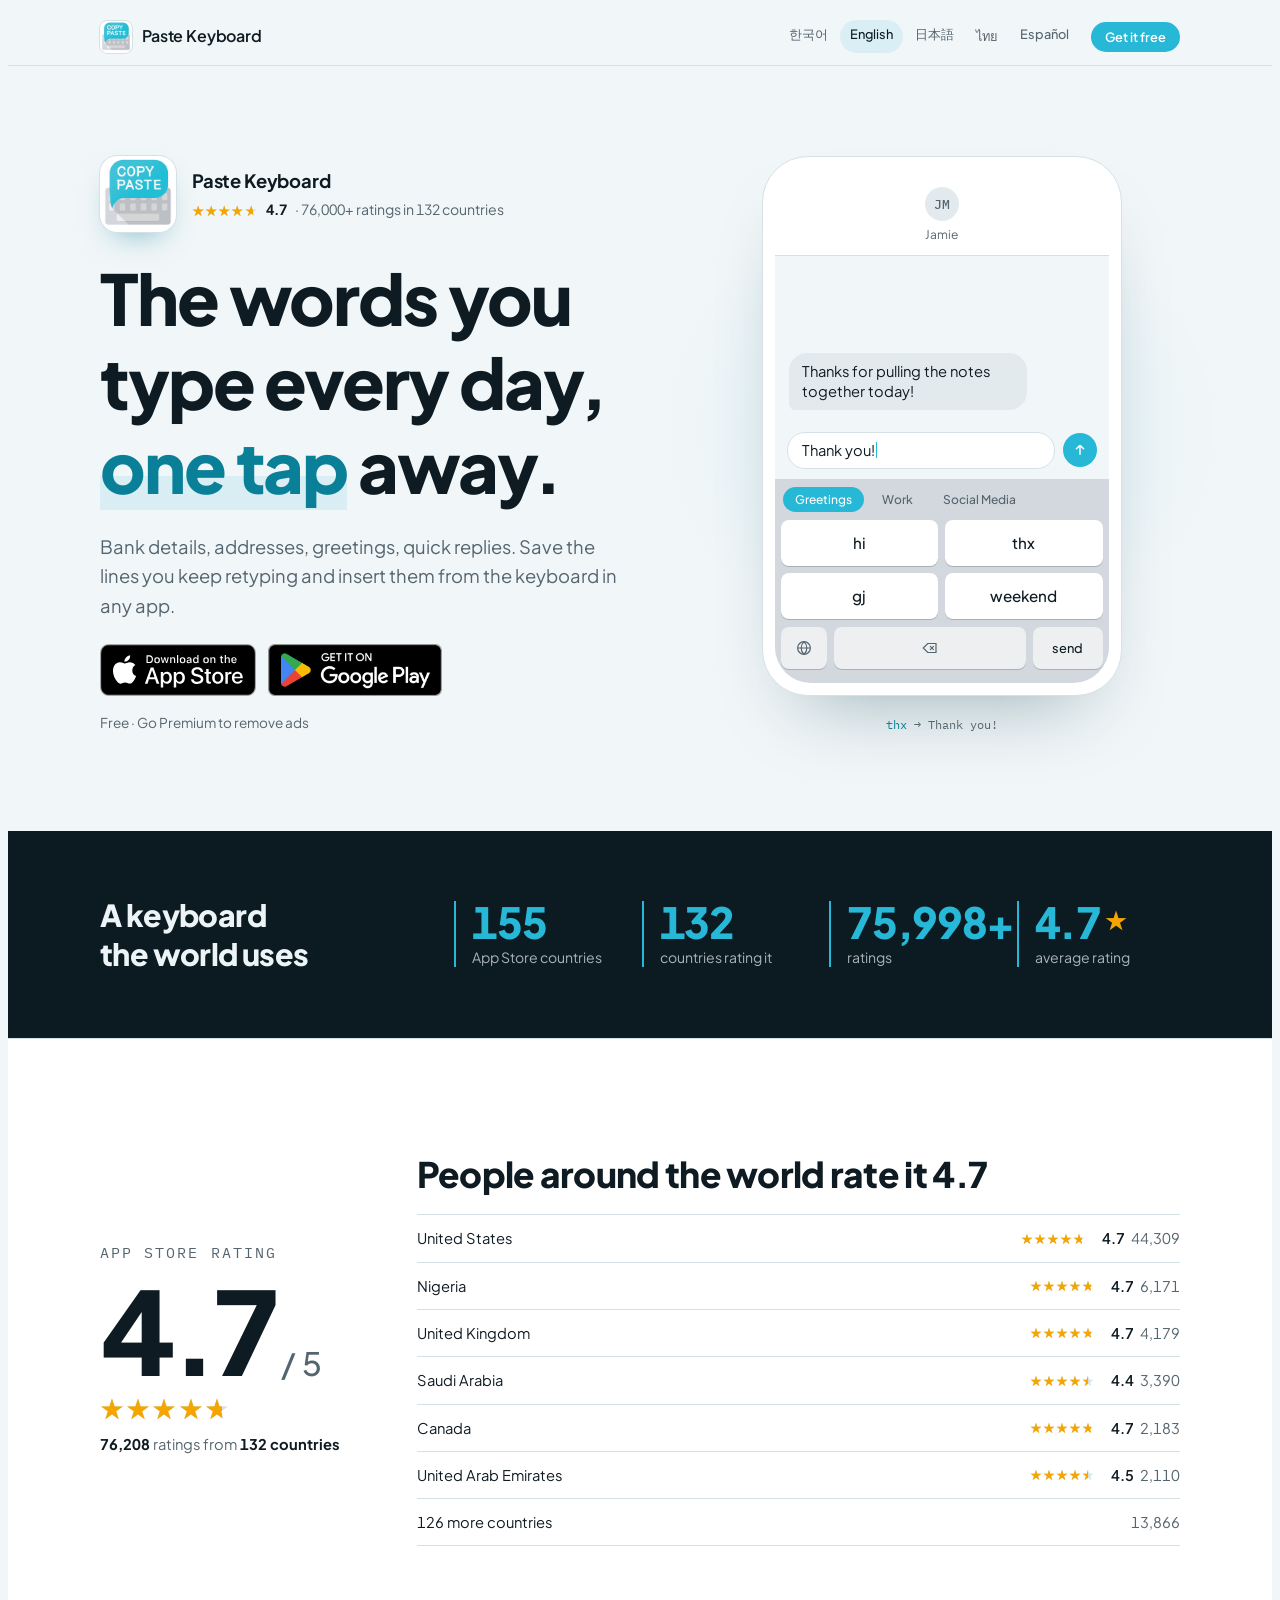
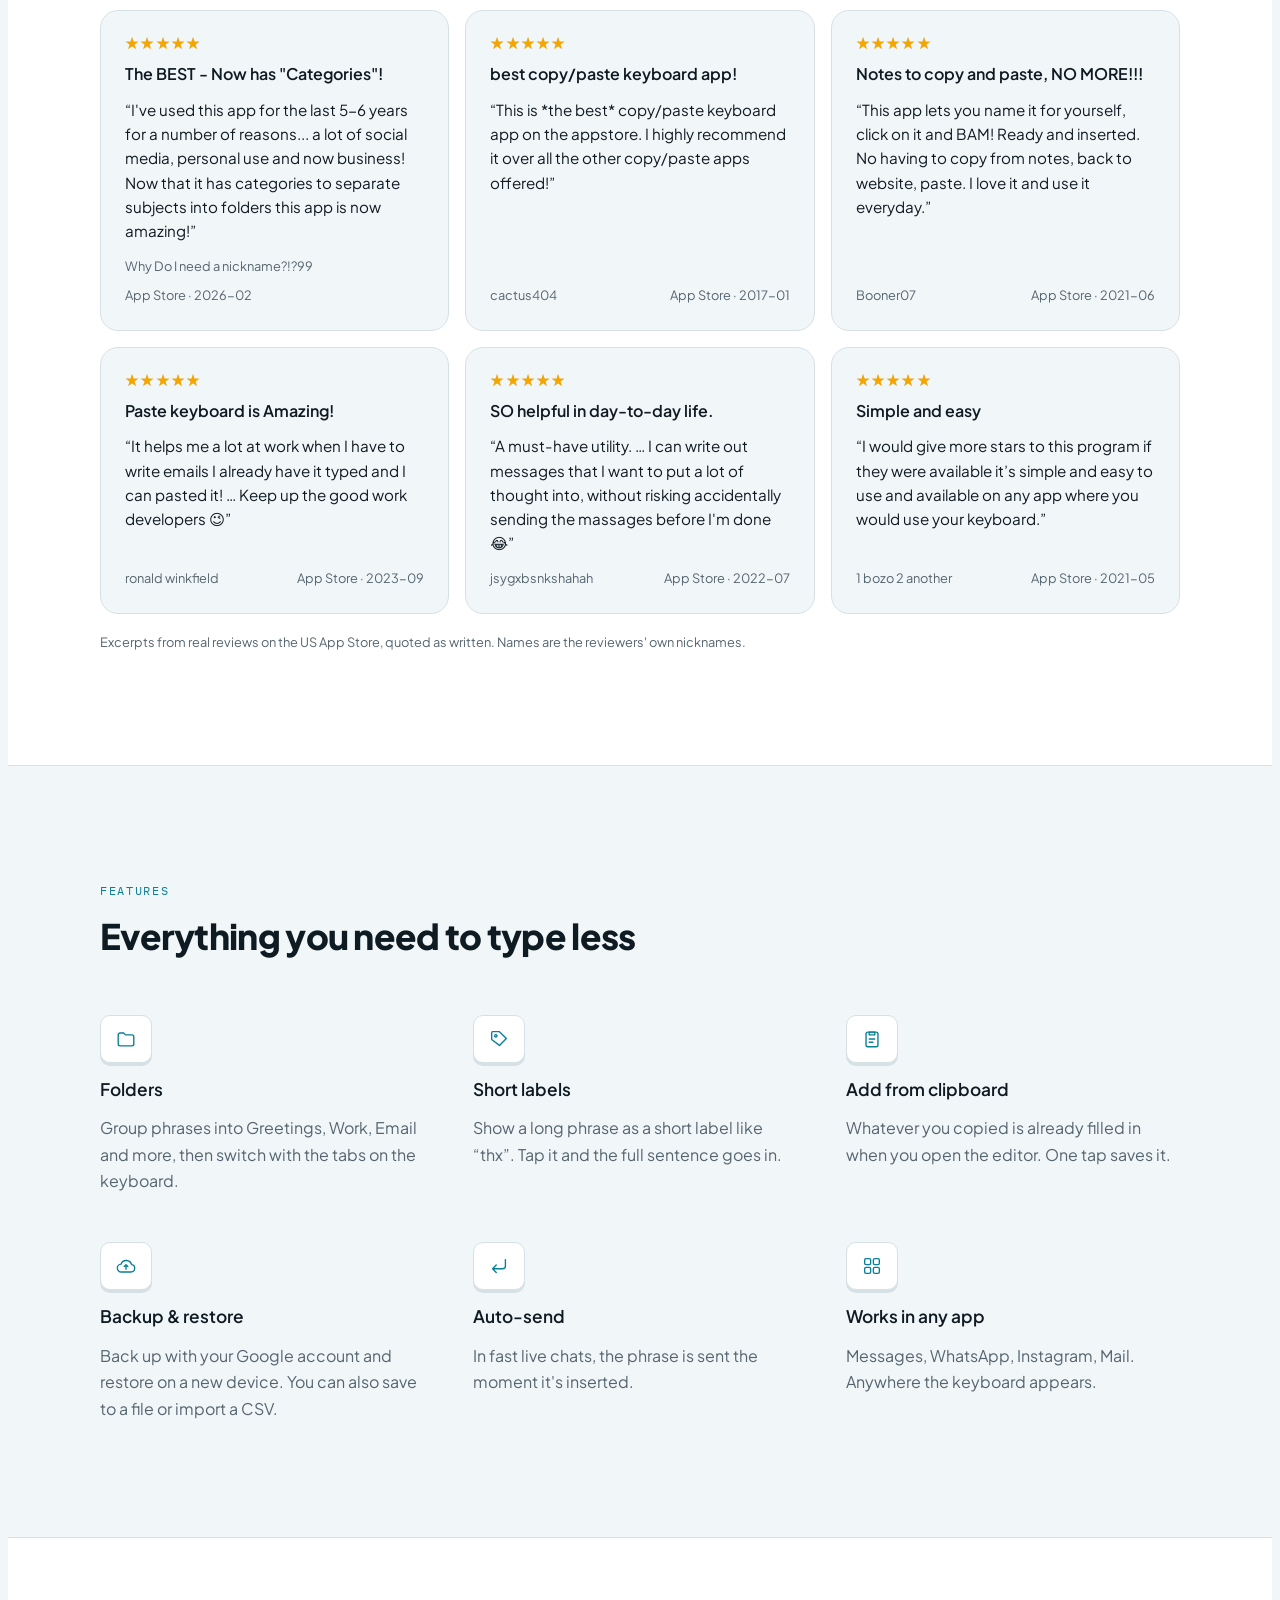
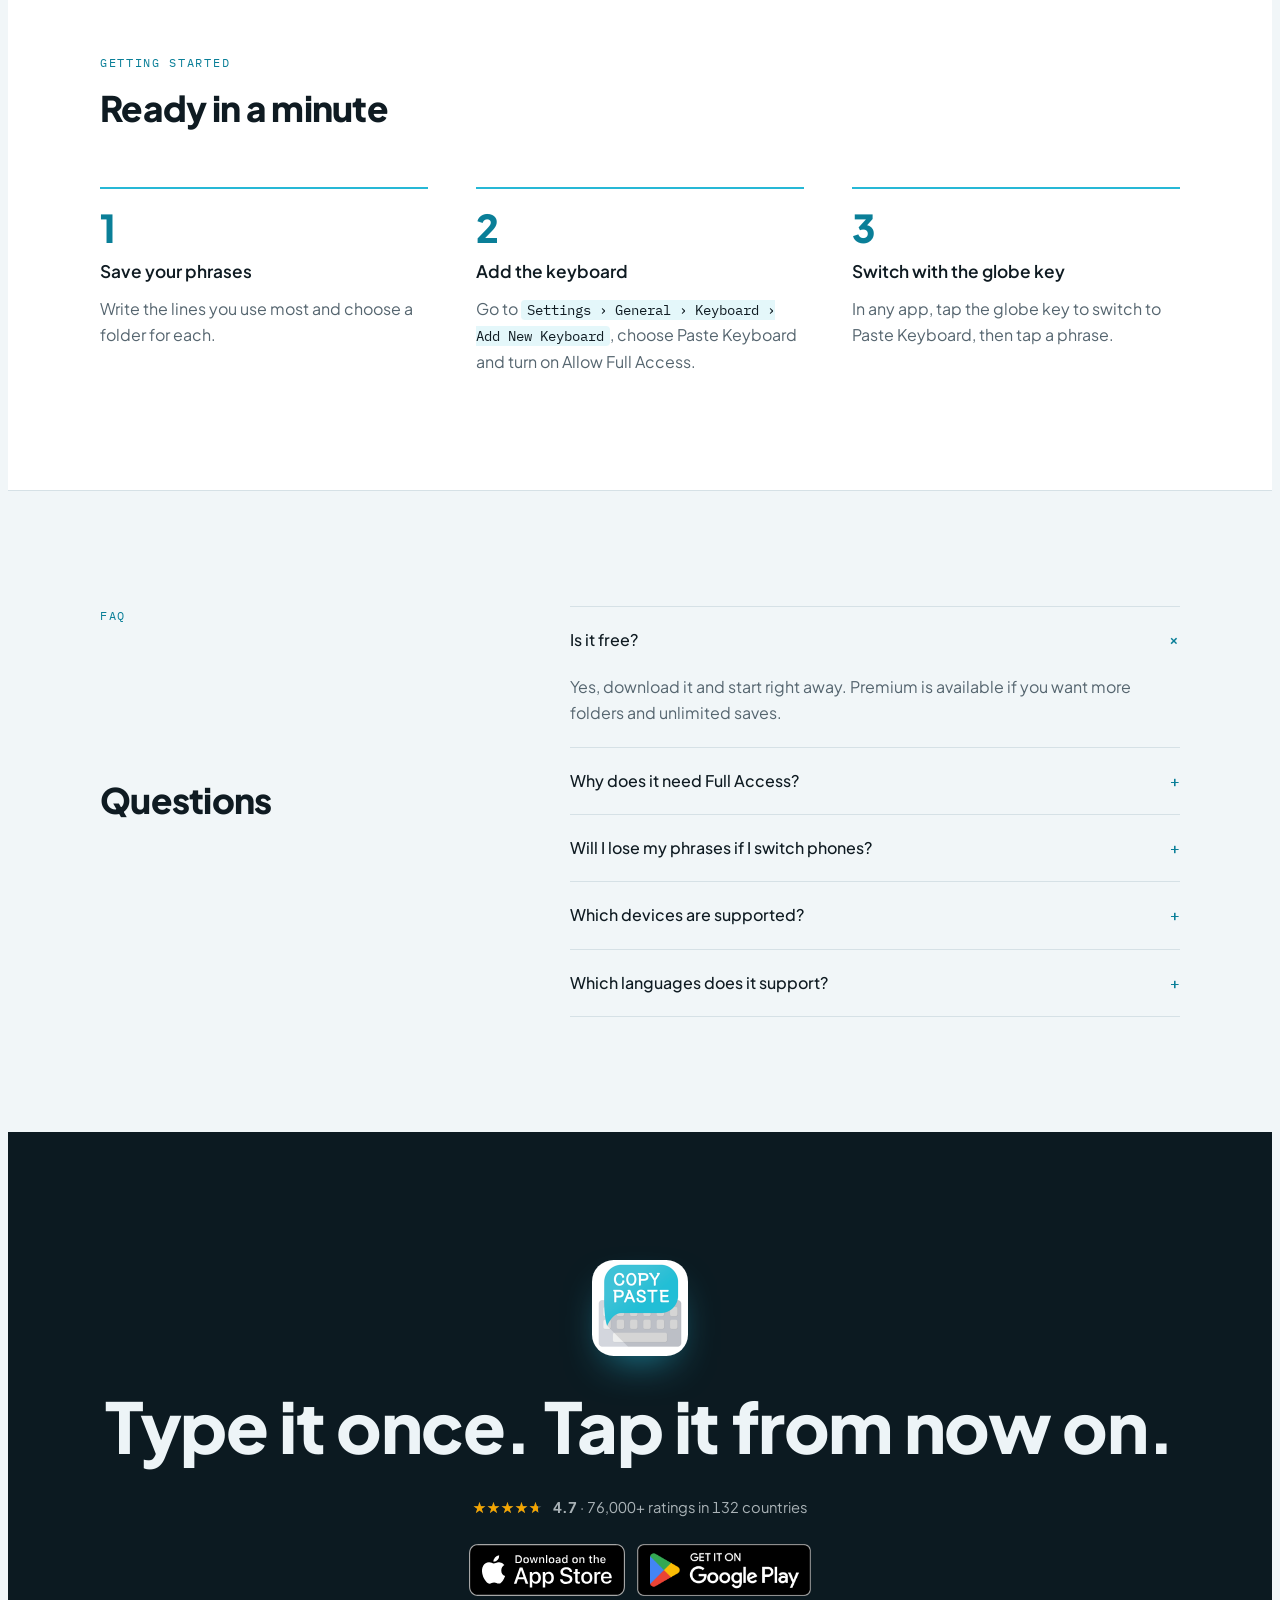
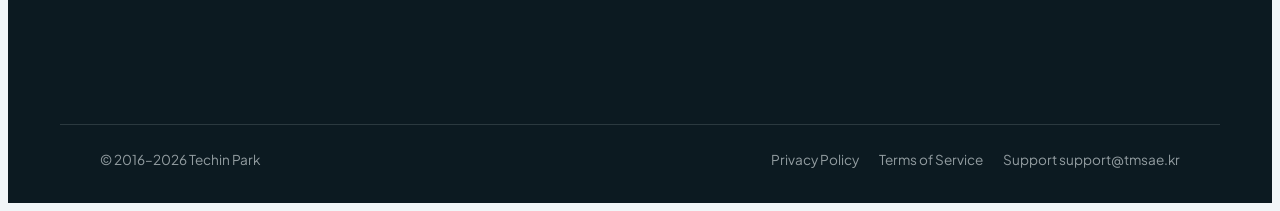
==== en/index.html @ 15d643f8 "website: pastekeyboard-swift@21908cc 빌드 반영" ====
<!doctype html>
<html lang="en">
<head>
<meta charset="utf-8">
<meta name="viewport" content="width=device-width, initial-scale=1, viewport-fit=cover">
<title>Paste Keyboard | Insert saved phrases with one tap (iPhone &amp; Android)</title>
<meta name="description" content="Save the phrases you type every day and insert them from the keyboard in any app. Rated 4.7 from 76,000+ App Store ratings across 132 countries. Free.">
<link rel="canonical" href="https://pastekeyboard.com/en/">
<link rel="alternate" hreflang="ko" href="https://pastekeyboard.com/ko/">
<link rel="alternate" hreflang="en" href="https://pastekeyboard.com/en/">
<link rel="alternate" hreflang="ja" href="https://pastekeyboard.com/ja/">
<link rel="alternate" hreflang="th" href="https://pastekeyboard.com/th/">
<link rel="alternate" hreflang="es" href="https://pastekeyboard.com/es/">
<link rel="alternate" hreflang="x-default" href="https://pastekeyboard.com/">
<meta name="theme-color" content="#F1F6F8" media="(prefers-color-scheme: light)">
<meta name="theme-color" content="#091217" media="(prefers-color-scheme: dark)">
<meta name="apple-itunes-app" content="app-id=1066723174">
<link rel="icon" type="image/png" sizes="32x32" href="/assets/favicon-32.png">
<link rel="apple-touch-icon" href="/assets/apple-touch-icon.png">
<meta property="og:type" content="website">
<meta property="og:site_name" content="Paste Keyboard">
<meta property="og:title" content="Paste Keyboard | Insert saved phrases with one tap (iPhone &amp; Android)">
<meta property="og:description" content="Save the phrases you type every day and insert them from the keyboard in any app. Rated 4.7 from 76,000+ App Store ratings across 132 countries. Free.">
<meta property="og:url" content="https://pastekeyboard.com/en/">
<meta property="og:image" content="https://pastekeyboard.com/og/og-en.png">
<meta property="og:image:type" content="image/png">
<meta property="og:image:width" content="1200">
<meta property="og:image:height" content="630">
<meta property="og:image:alt" content="Paste Keyboard · The words you type every day, one tap away.">
<meta property="og:locale" content="en_US">
<meta property="og:locale:alternate" content="ko_KR">
<meta property="og:locale:alternate" content="ja_JP">
<meta property="og:locale:alternate" content="th_TH">
<meta property="og:locale:alternate" content="es_ES">
<meta name="twitter:card" content="summary_large_image">
<meta name="twitter:title" content="Paste Keyboard | Insert saved phrases with one tap (iPhone &amp; Android)">
<meta name="twitter:description" content="Save the phrases you type every day and insert them from the keyboard in any app. Rated 4.7 from 76,000+ App Store ratings across 132 countries. Free.">
<meta name="twitter:image" content="https://pastekeyboard.com/og/og-en.png">
<link rel="preconnect" href="https://fonts.googleapis.com">
<link rel="preconnect" href="https://fonts.gstatic.com" crossorigin>
<link rel="stylesheet" href="https://fonts.googleapis.com/css2?family=IBM+Plex+Mono:wght@500&family=Plus+Jakarta+Sans:wght@400;500;600;700;800&display=swap">
<link rel="stylesheet" href="/assets/site.css">
<script type="application/ld+json">{"@context":"https://schema.org","@type":"MobileApplication","name":"Paste Keyboard","alternateName":["복붙키보드","コピペキーボード","Teclado de Pegar"],"description":"Save the phrases you type every day and insert them from the keyboard in any app. Rated 4.7 from 76,000+ App Store ratings across 132 countries. Free.","url":"https://pastekeyboard.com/en/","image":"https://pastekeyboard.com/assets/icon-512.png","operatingSystem":"iOS 15.0+, Android","applicationCategory":"UtilitiesApplication","inLanguage":"en","offers":{"@type":"Offer","price":"0","priceCurrency":"USD"},"aggregateRating":{"@type":"AggregateRating","ratingValue":"4.7","ratingCount":"76208","bestRating":"5"},"installUrl":"https://apps.apple.com/us/app/id1066723174","sameAs":["https://apps.apple.com/app/id1066723174","https://play.google.com/store/apps/details?id=com.tmsaeapp.copypastekeyboard&hl=en"],"author":{"@type":"Person","name":"Techin Park"}}</script>
<script type="application/ld+json">{"@context":"https://schema.org","@type":"FAQPage","mainEntity":[{"@type":"Question","name":"Is it free?","acceptedAnswer":{"@type":"Answer","text":"Yes, download it and start right away. Premium is available if you want more folders and unlimited saves."}},{"@type":"Question","name":"Why does it need Full Access?","acceptedAnswer":{"@type":"Answer","text":"Full Access lets the keyboard load the phrases you saved in the app and paste them. Paste Keyboard has no letter keys, so it never receives what you type in other apps."}},{"@type":"Question","name":"Will I lose my phrases if I switch phones?","acceptedAnswer":{"@type":"Answer","text":"Back up with your Google account and sign in on the new device to restore them. You can also move them with a file."}},{"@type":"Question","name":"Which devices are supported?","acceptedAnswer":{"@type":"Answer","text":"iPhone and iPad with iOS 15.0 or later on the App Store, and Android phones on Google Play."}},{"@type":"Question","name":"Which languages does it support?","acceptedAnswer":{"@type":"Answer","text":"English, Korean, Japanese, Thai and Spanish."}}]}</script>
</head>
<body>
<header class="top">
  <div class="wrap">
    <a class="mark" href="/en/"><span class="appicon" aria-hidden="true"></span><span>Paste Keyboard</span></a>
    <div class="top-right">
      <nav class="langs" aria-label="Language"><a href="/ko/" hreflang="ko" lang="ko">한국어</a><a href="/en/" hreflang="en" lang="en" aria-current="page">English</a><a href="/ja/" hreflang="ja" lang="ja">日本語</a><a href="/th/" hreflang="th" lang="th">ไทย</a><a href="/es/" hreflang="es" lang="es">Español</a></nav>
      <a class="mini-cta" data-best href="https://apps.apple.com/us/app/id1066723174">Get it free</a>
    </div>
  </div>
</header>

<main id="top">
  <section class="hero">
    <div class="wrap">
      <div class="hero-copy">
        <div class="app-id">
          <img class="appicon" src="/assets/icon-192.png" alt="Paste Keyboard app icon" width="76" height="76">
          <div>
            <strong>Paste Keyboard</strong>
            <span class="rating-line"><span class="stars" style="--fill:93%" aria-hidden="true"></span><b>4.7</b><span>· 76,000+ ratings in 132 countries</span></span>
          </div>
        </div>
        <h1>The words you type every day,<br><em>one tap</em> away.</h1>
        <p class="lede">Bank details, addresses, greetings, quick replies. Save the lines you keep retyping and insert them from the keyboard in any app.</p>
        <div class="stores">
          <a class="badge badge-ios" href="https://apps.apple.com/us/app/id1066723174" rel="noopener"><img src="/assets/badges/app-store.svg" alt="Download on the App Store" width="156" height="52"></a>
          <a class="badge badge-play" href="https://play.google.com/store/apps/details?id=com.tmsaeapp.copypastekeyboard&hl=en" rel="noopener"><img src="/assets/badges/google-play-en.png" alt="Get it on Google Play" width="175" height="52"></a>
        </div>
        <p class="free">Free · Go Premium to remove ads</p>
      </div>

      <div class="stage">
        <div class="phone" aria-label="Keyboard demo">
          <div class="screen">
            <div class="chat-head"><span class="avatar" aria-hidden="true">JM</span><span class="chat-name">Jamie</span></div>
            <div class="thread" id="thread"><div class="bubble in">Thanks for pulling the notes together today!</div></div>
            <div class="composer">
              <div class="field" id="field" aria-live="polite" data-placeholder="Message"></div>
              <button class="send" type="button" id="send" aria-label="Send"><svg viewBox="0 0 24 24"><path d="M12 19V5m0 0-6 6m6-6 6 6"/></svg></button>
            </div>
            <div class="kb">
              <div class="tabs" id="tabs" role="group"></div>
              <div class="keys" id="keys"></div>
              <div class="fnrow">
                <button class="fn" type="button" id="globe" aria-label="Next keyboard"><svg viewBox="0 0 24 24"><circle cx="12" cy="12" r="8.5"/><path d="M3.5 12h17M12 3.5c2.6 2.4 3.8 5.2 3.8 8.5s-1.2 6.1-3.8 8.5c-2.6-2.4-3.8-5.2-3.8-8.5S9.4 5.9 12 3.5"/></svg></button>
                <button class="fn" type="button" id="del" aria-label="Delete"><svg viewBox="0 0 24 24"><path d="M9 6h11v12H9l-6-6z"/><path d="m12 9.5 5 5m0-5-5 5"/></svg></button>
                <button class="fn ret" type="button" id="ret">send</button>
              </div>
            </div>
          </div>
        </div>
        <p class="note" id="note">Tap a key</p>
      </div>
    </div>
  </section>

  <section class="globe" aria-labelledby="g-title">
    <div class="wrap">
      <h2 id="g-title">A keyboard the world uses</h2>
      <dl class="gstats"><div><dt>App Store countries</dt><dd>155</dd></div><div><dt>countries rating it</dt><dd>132</dd></div><div><dt>ratings</dt><dd>76,000+</dd></div><div><dt>average rating</dt><dd>4.7</dd></div></dl>
    </div>
  </section>

  <section class="proofsec" id="reviews">
    <div class="wrap">
      <div class="score">
        <div class="big-score">
          <p class="eyebrow">App Store rating</p>
          <div class="num">4.7<small>/ 5</small></div>
          <span class="stars" style="--fill:93%" aria-hidden="true"></span>
          <p><b>76,208</b> ratings from <b>132 countries</b></p>
        </div>
        <div class="score-side">
          <h2>People around the world rate it 4.7</h2>
          <ul class="markets">
          <li><span>United States</span><span class="stars" style="--fill:94.0%" aria-hidden="true"></span><span class="val"><b>4.7</b>44,309</span></li>
          <li><span>Nigeria</span><span class="stars" style="--fill:93.2%" aria-hidden="true"></span><span class="val"><b>4.7</b>6,171</span></li>
          <li><span>United Kingdom</span><span class="stars" style="--fill:93.8%" aria-hidden="true"></span><span class="val"><b>4.7</b>4,179</span></li>
          <li><span>Saudi Arabia</span><span class="stars" style="--fill:88.6%" aria-hidden="true"></span><span class="val"><b>4.4</b>3,390</span></li>
          <li><span>Canada</span><span class="stars" style="--fill:93.2%" aria-hidden="true"></span><span class="val"><b>4.7</b>2,183</span></li>
          <li><span>United Arab Emirates</span><span class="stars" style="--fill:89.2%" aria-hidden="true"></span><span class="val"><b>4.5</b>2,110</span></li>
          <li><span>126 more countries</span><span></span><span class="val">13,866</span></li>
          </ul>
        </div>
      </div>
      <div class="reviews">
        <figure class="review">
          <span class="stars" role="img" aria-label="5/5"></span>
          <h3 lang="en">The BEST - Now has &quot;Categories&quot;!</h3>
          <blockquote lang="en">“I've used this app for the last 5-6 years for a number of reasons... a lot of social media, personal use and now business! Now that it has categories to separate subjects into folders this app is now amazing!”</blockquote>
          <figcaption><span>Why Do I need a nickname?!?99</span><span>App Store · 2026-02</span></figcaption>
        </figure>
        <figure class="review">
          <span class="stars" role="img" aria-label="5/5"></span>
          <h3 lang="en">best copy/paste keyboard app!</h3>
          <blockquote lang="en">“This is *the best* copy/paste keyboard app on the appstore. I highly recommend it over all the other copy/paste apps offered!”</blockquote>
          <figcaption><span>cactus404</span><span>App Store · 2017-01</span></figcaption>
        </figure>
        <figure class="review">
          <span class="stars" role="img" aria-label="5/5"></span>
          <h3 lang="en">Notes to copy and paste, NO MORE!!!</h3>
          <blockquote lang="en">“This app lets you name it for yourself, click on it and BAM! Ready and inserted. No having to copy from notes, back to website, paste. I love it and use it everyday.”</blockquote>
          <figcaption><span>Booner07</span><span>App Store · 2021-06</span></figcaption>
        </figure>
        <figure class="review">
          <span class="stars" role="img" aria-label="5/5"></span>
          <h3 lang="en">Paste keyboard is Amazing!</h3>
          <blockquote lang="en">“It helps me a lot at work when I have to write emails I already have it typed and I can pasted it! … Keep up the good work developers 😉”</blockquote>
          <figcaption><span>ronald winkfield</span><span>App Store · 2023-09</span></figcaption>
        </figure>
        <figure class="review">
          <span class="stars" role="img" aria-label="5/5"></span>
          <h3 lang="en">SO helpful in day-to-day life.</h3>
          <blockquote lang="en">“A must-have utility. … I can write out messages that I want to put a lot of thought into, without risking accidentally sending the massages before I'm done😂”</blockquote>
          <figcaption><span>jsygxbsnkshahah</span><span>App Store · 2022-07</span></figcaption>
        </figure>
        <figure class="review">
          <span class="stars" role="img" aria-label="5/5"></span>
          <h3 lang="en">Simple and easy</h3>
          <blockquote lang="en">“I would give more stars to this program if they were available it’s simple and easy to use and available on any app where you would use your keyboard.”</blockquote>
          <figcaption><span>1 bozo 2 another</span><span>App Store · 2021-05</span></figcaption>
        </figure>
      </div>
      <p class="reviews-note">Excerpts from real reviews on the US App Store, quoted as written. Names are the reviewers' own nicknames.</p>
    </div>
  </section>

  <section class="features">
    <div class="wrap">
      <div class="sec-head">
        <p class="eyebrow">Features</p>
        <h2>Everything you need to type less</h2>
      </div>
      <div class="grid">
        <article class="feat">
          <span class="cap"><svg viewBox="0 0 24 24" aria-hidden="true"><path d="M3.5 7.5a2 2 0 0 1 2-2h4l2 2h7a2 2 0 0 1 2 2v8a2 2 0 0 1-2 2h-13a2 2 0 0 1-2-2z"/></svg></span>
          <h3>Folders</h3><p>Group phrases into Greetings, Work, Email and more, then switch with the tabs on the keyboard.</p>
        </article>
        <article class="feat">
          <span class="cap"><svg viewBox="0 0 24 24" aria-hidden="true"><path d="M4 12.5V5a1 1 0 0 1 1-1h7.5L20 11.5 12.5 19z"/><circle cx="8.5" cy="8.5" r="1.3"/></svg></span>
          <h3>Short labels</h3><p>Show a long phrase as a short label like “thx”. Tap it and the full sentence goes in.</p>
        </article>
        <article class="feat">
          <span class="cap"><svg viewBox="0 0 24 24" aria-hidden="true"><rect x="5.5" y="4.5" width="13" height="16" rx="2"/><path d="M9 4.5h6v3H9zM9 12h6M9 15.5h4"/></svg></span>
          <h3>Add from clipboard</h3><p>Whatever you copied is already filled in when you open the editor. One tap saves it.</p>
        </article>
        <article class="feat">
          <span class="cap"><svg viewBox="0 0 24 24" aria-hidden="true"><path d="M7 18.5h10.5a4 4 0 0 0 .6-7.95A6 6 0 0 0 6.6 10 4.25 4.25 0 0 0 7 18.5z"/><path d="M12 15.5v-5m0 0-2 2m2-2 2 2"/></svg></span>
          <h3>Backup &amp; restore</h3><p>Back up with your Google account and restore on a new device. You can also save to a file or import a CSV.</p>
        </article>
        <article class="feat">
          <span class="cap"><svg viewBox="0 0 24 24" aria-hidden="true"><path d="M19 5v7a3 3 0 0 1-3 3H5m0 0 4-4m-4 4 4 4"/></svg></span>
          <h3>Auto-send</h3><p>In fast live chats, the phrase is sent the moment it's inserted.</p>
        </article>
        <article class="feat">
          <span class="cap"><svg viewBox="0 0 24 24" aria-hidden="true"><rect x="4" y="4" width="6.5" height="6.5" rx="1.5"/><rect x="13.5" y="4" width="6.5" height="6.5" rx="1.5"/><rect x="4" y="13.5" width="6.5" height="6.5" rx="1.5"/><rect x="13.5" y="13.5" width="6.5" height="6.5" rx="1.5"/></svg></span>
          <h3>Works in any app</h3><p>Messages, WhatsApp, Instagram, Mail. Anywhere the keyboard appears.</p>
        </article>
      </div>
    </div>
  </section>

  <section class="setup">
    <div class="wrap">
      <div class="sec-head">
        <p class="eyebrow">Getting started</p>
        <h2>Ready in a minute</h2>
      </div>
      <ol class="steps">
        <li><h3>Save your phrases</h3><p>Write the lines you use most and choose a folder for each.</p></li>
        <li><h3>Add the keyboard</h3><p>Go to <span class="path">Settings › General › Keyboard › Add New Keyboard</span>, choose Paste Keyboard and turn on Allow Full Access.</p></li>
        <li><h3>Switch with the globe key</h3><p>In any app, tap the globe key to switch to Paste Keyboard, then tap a phrase.</p></li>
      </ol>
    </div>
  </section>

  <section class="faq">
    <div class="wrap">
      <div class="sec-head">
        <p class="eyebrow">FAQ</p>
        <h2>Questions</h2>
      </div>
      <div>
        <details open><summary>Is it free?</summary><p>Yes, download it and start right away. Premium is available if you want more folders and unlimited saves.</p></details>
        <details><summary>Why does it need Full Access?</summary><p>Full Access lets the keyboard load the phrases you saved in the app and paste them. Paste Keyboard has no letter keys, so it never receives what you type in other apps.</p></details>
        <details><summary>Will I lose my phrases if I switch phones?</summary><p>Back up with your Google account and sign in on the new device to restore them. You can also move them with a file.</p></details>
        <details><summary>Which devices are supported?</summary><p>iPhone and iPad with iOS 15.0 or later on the App Store, and Android phones on Google Play.</p></details>
        <details><summary>Which languages does it support?</summary><p>English, Korean, Japanese, Thai and Spanish.</p></details>
      </div>
    </div>
  </section>

  <section class="end">
    <div class="wrap">
      <img class="appicon" src="/assets/icon-192.png" alt="Paste Keyboard app icon" width="96" height="96">
      <h2>Type it once. Tap it from now on.</h2>
      <div class="end-rating"><span class="stars" style="--fill:93%" aria-hidden="true"></span><span><b>4.7</b> · 76,000+ ratings in 132 countries</span></div>
      <div class="stores">
          <a class="badge badge-ios" href="https://apps.apple.com/us/app/id1066723174" rel="noopener"><img src="/assets/badges/app-store.svg" alt="Download on the App Store" width="156" height="52"></a>
          <a class="badge badge-play" href="https://play.google.com/store/apps/details?id=com.tmsaeapp.copypastekeyboard&hl=en" rel="noopener"><img src="/assets/badges/google-play-en.png" alt="Get it on Google Play" width="175" height="52"></a>
        </div>
    </div>
  </section>
</main>

<footer>
  <div class="wrap">
    <span>© 2016–2026 Techin Park</span>
    <nav>
      <a href="/privacy.html">Privacy Policy</a>
      <a href="https://bit.ly/46kz9p6">Terms of Service</a>
      <span>Support support@tmsae.kr</span>
    </nav>
  </div>
</footer>

<div class="install-bar">
  <span class="appicon" aria-hidden="true"></span>
  <div><strong>Paste Keyboard</strong><small><span class="stars" style="--fill:93%" aria-hidden="true"></span>4.7 · Free</small></div>
  <a data-best href="https://apps.apple.com/us/app/id1066723174">Get it free</a>
</div>

<script type="application/json" id="demo-data">{"cats":[["Greetings",[["hi","Hello!"],["thx","Thank you!"],["gj","Great job!"],["weekend","Have a great weekend!"]]],["Work",[["review","Please review the attached document"],["meeting","Let's schedule a meeting to discuss this"],["getback","I'll get back to you shortly"],["cooperation","Thank you for your cooperation"]]],["Social Media",[["looksgreat","Looks great! 👍"],["sharing","Thanks for sharing! 🙏"],["congrats","Congratulations! 🎉"],["dm","Check your DM please"]]]],"play":"https://play.google.com/store/apps/details?id=com.tmsaeapp.copypastekeyboard&hl=en"}</script>
<script src="/assets/site.js" defer></script>
</body>
</html>
---- assets/site.css ----
/* Layout: 갈라진 히어로(왼쪽 아이콘·주장·설치, 오른쪽 실제로 눌러 보는 키보드) → 별점과 실제 리뷰 → 키캡 그리드 → 설정 순서 → FAQ → 설치 */
:root {
  --paper: #F1F6F8;
  --surface: #FFFFFF;
  --ink: #0F1B22;
  --muted: #55656F;
  --line: #D6E1E6;
  --cyan: #26B8D6;          /* 앱 아이콘 말풍선 색 */
  --cyan-deep: #0A7F98;     /* 밝은 바탕 위 글자용 */
  --cyan-wash: rgba(38, 184, 214, .12);
  --bubble-out: #138FAB;
  --star: #F4A500;
  --keyboard: #D2D8DD;
  --key: #FFFFFF;
  --key-edge: #A6B0B7;
  --bubble-in: #E3EAEE;
  --band: #0C1A21;
  --band-fg: #EDF4F7;

  /* 가독성 우선: 한국어는 Pretendard, 라틴은 Plus Jakarta Sans, 일본어·태국어는 Noto Sans 계열 */
  --display: "Plus Jakarta Sans", system-ui, -apple-system, "Segoe UI", sans-serif;
  --body: "Plus Jakarta Sans", system-ui, -apple-system, "Segoe UI", sans-serif;
  --mono: "IBM Plex Mono", ui-monospace, Menlo, monospace;

  --step-0: 1rem;
  --step-1: 1.25rem;
  --step-2: clamp(1.6rem, 1.2rem + 1.4vw, 2.2rem);
  --step-3: clamp(2.4rem, 1.5rem + 3.6vw, 4.4rem);
}
@media (prefers-color-scheme: dark) {
  :root:not([data-theme="light"]) {
    color-scheme: dark;
    --paper: #091217;
    --surface: #111D24;
    --ink: #E9F1F4;
    --muted: #93A6B0;
    --line: #20313A;
    --cyan: #3CC8E2;
    --cyan-deep: #62D4EA;
    --cyan-wash: rgba(60, 200, 226, .13);
    --bubble-out: #1A9AB6;
    --star: #FFB81F;
    --keyboard: #18242B;
    --key: #2F3E46;
    --key-edge: #060B0E;
    --bubble-in: #1E2D35;
    --band: #12252E;
  }
}
:root[data-theme="dark"] {
  color-scheme: dark;
  --paper: #091217;
  --surface: #111D24;
  --ink: #E9F1F4;
  --muted: #93A6B0;
  --line: #20313A;
  --cyan: #3CC8E2;
  --cyan-deep: #62D4EA;
  --cyan-wash: rgba(60, 200, 226, .13);
  --bubble-out: #1A9AB6;
  --star: #FFB81F;
  --keyboard: #18242B;
  --key: #2F3E46;
  --key-edge: #060B0E;
  --bubble-in: #1E2D35;
  --band: #12252E;
}
html:lang(ko) { --display: "Pretendard Variable", Pretendard, "Apple SD Gothic Neo", system-ui, sans-serif; --body: "Pretendard Variable", Pretendard, "Apple SD Gothic Neo", system-ui, sans-serif; }
html:lang(ja) { --display: "Plus Jakarta Sans", "Noto Sans JP", "Hiragino Sans", system-ui, sans-serif; --body: "Plus Jakarta Sans", "Noto Sans JP", "Hiragino Sans", system-ui, sans-serif; }
html:lang(th) { --display: "Plus Jakarta Sans", "Noto Sans Thai", "Thonburi", system-ui, sans-serif; --body: "Plus Jakarta Sans", "Noto Sans Thai", "Thonburi", system-ui, sans-serif; }

* { box-sizing: border-box; }
body {
  background: var(--paper);
  color: var(--ink);
  font-family: var(--body);
  font-size: var(--step-0);
  line-height: 1.65;
  -webkit-font-smoothing: antialiased;
}
html:lang(ko) body, html:lang(ja) body { word-break: keep-all; line-break: strict; }
html:lang(th) body { line-height: 1.75; }
a { color: inherit; }
:focus-visible { outline: 2px solid var(--cyan); outline-offset: 3px; border-radius: 4px; }

.wrap { max-width: 1160px; margin-inline: auto; padding-inline: clamp(16px, 4vw, 40px); }
.eyebrow {
  margin: 0;
  font-family: var(--mono);
  font-size: .75rem;
  letter-spacing: .14em;
  text-transform: uppercase;
  color: var(--cyan-deep);
}
h1, h2, h3 { text-wrap: balance; margin: 0; }
h2 { font-family: var(--display); font-weight: 800; font-size: var(--step-2); line-height: 1.3; letter-spacing: -.02em; }

/* 앱 아이콘: iOS 아이콘 모양(약 22% 라운드) */
.appicon {
  display: inline-block; flex: none;
  background: url("/assets/icon-192.png") center / cover no-repeat #fff;
  border-radius: 22.5%;
  box-shadow: 0 0 0 1px var(--line);
}

/* 별 */
.stars { position: relative; display: inline-block; line-height: 1; letter-spacing: .08em; color: var(--line); font-size: 1em; }
.stars::before { content: "★★★★★"; }
.stars::after { content: "★★★★★"; position: absolute; inset: 0; width: var(--fill, 100%); overflow: hidden; color: var(--star); white-space: nowrap; }

/* 헤더 */
.top {
  position: sticky; top: env(safe-area-inset-top, 0px); z-index: 5;
  background: color-mix(in srgb, var(--paper) 86%, transparent);
  backdrop-filter: blur(12px);
  border-bottom: 1px solid var(--line);
}
.top .wrap { display: flex; align-items: center; justify-content: space-between; gap: 12px 20px; padding-block: 12px; flex-wrap: wrap; }
.mark { display: flex; align-items: center; gap: 10px; font-weight: 600; letter-spacing: -.01em; text-decoration: none; }
.mark .appicon { width: 32px; height: 32px; }
.top-right { display: flex; align-items: center; gap: 12px; flex-wrap: wrap; }
.langs { display: flex; gap: 2px; flex-wrap: wrap; }
.langs a {
  font: 500 .8rem var(--body); color: var(--muted);
  text-decoration: none; padding: 6px 10px; border-radius: 999px;
}
.langs a[aria-current="page"] { color: var(--ink); background: var(--cyan-wash); }
.mini-cta {
  font: 600 .8rem var(--body); text-decoration: none;
  padding: 7px 14px; border-radius: 999px; background: var(--cyan); color: #fff;
}

/* 설치 배지 (Apple·Google 공식 배지) */
.stores { display: flex; flex-wrap: wrap; align-items: center; gap: 12px; }
.badge { display: inline-flex; border-radius: 10px; transition: transform .2s ease; }
.badge:hover { transform: translateY(-1px); }
.badge img { display: block; height: 52px; width: auto; }

/* 히어로 */
.hero { overflow-x: clip; }
.hero .wrap {
  display: grid; grid-template-columns: minmax(0, 1.05fr) minmax(0, .95fr);
  gap: clamp(32px, 6vw, 88px); align-items: center;
  padding-block: clamp(44px, 7vw, 96px) clamp(56px, 8vw, 96px);
}
.hero-copy { display: grid; gap: 24px; justify-items: start; }
.app-id { display: flex; align-items: center; gap: 16px; }
.app-id .appicon { width: 76px; height: 76px; box-shadow: 0 0 0 1px var(--line), 0 14px 30px -14px rgba(10, 127, 152, .55); }
.app-id div { display: grid; gap: 2px; }
.app-id strong { font-size: 1.15rem; letter-spacing: -.01em; }
.app-id .rating-line { display: flex; flex-wrap: wrap; row-gap: 2px; align-items: center; gap: 8px; font-size: .88rem; color: var(--muted); font-variant-numeric: tabular-nums; }
.app-id .rating-line b { color: var(--ink); }
.hero h1 {
  font-family: var(--display); font-weight: 800;
  font-size: var(--step-3); line-height: 1.2; letter-spacing: -.03em;
}
html:lang(ko) .hero h1 { line-height: 1.28; }
html:lang(ja) .hero h1, html:lang(th) .hero h1 { line-height: 1.35; letter-spacing: -.01em; }
.hero h1 em {
  font-style: normal; color: var(--cyan-deep);
  background: linear-gradient(transparent 62%, var(--cyan-wash) 62%);
}
.lede { color: var(--muted); font-size: var(--step-1); line-height: 1.6; max-width: 34em; margin: 0; }
html:lang(en) .lede, html:lang(es) .lede { font-size: 1.15rem; }
.free { margin: -8px 0 0; font-size: .85rem; color: var(--muted); }

/* 데모 휴대폰 */
.stage { position: relative; display: grid; justify-items: center; gap: 18px; }
.stage::before {
  content: ""; position: absolute; inset: 6% -8% 12%;
  background: radial-gradient(closest-side, var(--cyan-wash), transparent);
  z-index: 0;
}
.phone {
  position: relative; z-index: 1;
  width: min(100%, 360px);
  border-radius: 46px; padding: 12px;
  background: var(--surface);
  border: 1px solid var(--line);
  box-shadow: 0 40px 80px -40px rgba(10, 60, 75, .4);
}
.screen { border-radius: 36px; overflow: hidden; background: var(--paper); display: flex; flex-direction: column; }
.chat-head {
  display: flex; flex-direction: column; align-items: center; gap: 4px;
  padding: 18px 16px 10px; border-bottom: 1px solid var(--line); background: var(--surface);
}
.avatar { width: 34px; height: 34px; border-radius: 50%; background: var(--bubble-in); display: grid; place-items: center; font: 500 .8rem var(--mono); color: var(--muted); }
.chat-name { font-size: .75rem; color: var(--muted); }
.thread {
  height: 168px; padding: 14px; display: flex; flex-direction: column; justify-content: flex-end; gap: 6px;
  overflow: hidden; font-size: .92rem; line-height: 1.4;
}
.bubble { max-width: 78%; padding: 8px 13px; border-radius: 18px; animation: rise .3s ease both; overflow-wrap: anywhere; }
.bubble.in { align-self: flex-start; background: var(--bubble-in); border-bottom-left-radius: 6px; }
.bubble.out { align-self: flex-end; background: var(--bubble-out); color: #fff; font-weight: 500; border-bottom-right-radius: 6px; }
@keyframes rise { from { transform: translateY(6px); opacity: .4; } to { transform: none; opacity: 1; } }
.composer { display: flex; gap: 8px; align-items: center; padding: 8px 12px 10px; background: var(--paper); }
.field {
  flex: 1; min-height: 36px; padding: 7px 14px; border-radius: 18px;
  border: 1px solid var(--line); background: var(--surface);
  font-size: .92rem; line-height: 1.4; overflow-wrap: anywhere;
}
.field:empty::before { content: attr(data-placeholder); color: var(--muted); }
.field .caret { display: inline-block; width: 1.5px; height: 1.05em; margin-left: 1px; vertical-align: -2px; background: var(--cyan); animation: blink 1s steps(1) infinite; }
@keyframes blink { 50% { opacity: 0; } }
.send {
  width: 34px; height: 34px; border-radius: 50%; border: 0; cursor: pointer;
  background: var(--cyan); color: #fff; display: grid; place-items: center;
}
.send svg { width: 16px; height: 16px; fill: none; stroke: currentColor; stroke-width: 2.2; }

.kb { background: var(--keyboard); padding: 8px 6px 14px; display: grid; gap: 8px; }
.tabs { display: flex; gap: 6px; overflow-x: auto; scrollbar-width: none; padding-inline: 2px; }
.tabs button {
  flex: none; font: 500 .75rem var(--body); color: var(--muted);
  padding: 5px 12px; border-radius: 999px; border: 0; background: transparent; cursor: pointer;
}
.tabs button[aria-pressed="true"] { background: var(--cyan); color: #fff; }
.keys { display: grid; grid-template-columns: 1fr 1fr; gap: 7px; }
.key, .fn {
  min-height: 46px; padding: 6px 10px; border: 0; border-radius: 8px;
  background: var(--key); color: var(--ink);
  box-shadow: 0 1px 0 var(--key-edge);
  font: 500 .95rem var(--body); cursor: pointer;
  white-space: nowrap; overflow: hidden; text-overflow: ellipsis;
  transition: transform .08s ease, background .15s ease;
}
.key:active, .key.pressed { transform: translateY(1px); background: var(--cyan-wash); box-shadow: none; }
.fnrow { display: grid; grid-template-columns: 46px 1fr 70px; gap: 7px; }
.fn { min-height: 42px; display: grid; place-items: center; color: var(--muted); font-size: .8rem; background: color-mix(in srgb, var(--key) 60%, var(--keyboard)); }
.fn svg { width: 18px; height: 18px; fill: none; stroke: currentColor; stroke-width: 1.6; }
.fn.ret { color: var(--ink); }

.note { position: relative; z-index: 1; font-family: var(--mono); font-size: .78rem; color: var(--muted); text-align: center; min-height: 1.4em; margin: 0; }
.note .from { color: var(--cyan-deep); }

/* 글로벌 수치 띠 */
.globe { background: var(--band); color: var(--band-fg); padding-block: clamp(40px, 6vw, 64px); }
.globe .wrap { display: grid; grid-template-columns: minmax(0, .8fr) minmax(0, 2fr); gap: clamp(24px, 5vw, 64px); align-items: center; }
.globe h2 { font-size: clamp(1.4rem, 1.1rem + 1vw, 1.9rem); }
.gstats { margin: 0; display: grid; grid-template-columns: repeat(4, minmax(0, 1fr)); gap: 24px; }
.gstats div { display: grid; gap: 4px; padding-left: 16px; border-left: 2px solid var(--cyan); }
.gstats dt { order: 2; font-size: .88rem; color: color-mix(in srgb, var(--band-fg) 70%, var(--band)); line-height: 1.4; }
.gstats dd { order: 1; margin: 0; font-family: "Plus Jakarta Sans", system-ui, sans-serif; font-weight: 800; font-size: clamp(1.9rem, 1.4rem + 1.6vw, 2.8rem); line-height: 1; letter-spacing: -.03em; color: var(--cyan); font-variant-numeric: tabular-nums; }
.gstats div:last-child dd::after { content: " ★"; color: var(--star); font-size: .6em; vertical-align: .35em; }

/* 별점과 리뷰 */
.proofsec { padding-block: clamp(64px, 9vw, 112px); background: var(--surface); border-block: 1px solid var(--line); }
.score {
  display: grid; grid-template-columns: auto minmax(0, 1fr); gap: clamp(28px, 6vw, 80px); align-items: center;
  margin-bottom: clamp(40px, 6vw, 64px);
}
.big-score { display: grid; justify-items: start; gap: 10px; }
.big-score .num {
  font-family: "Plus Jakarta Sans", system-ui, sans-serif; font-weight: 800; font-size: clamp(4.5rem, 3.2rem + 5vw, 7.5rem);
  line-height: .95; letter-spacing: -.04em;
}
.big-score .num small { font-size: .28em; color: var(--muted); font-weight: 500; letter-spacing: 0; margin-left: .2em; }
.big-score .stars { font-size: 1.7rem; }
.big-score p { margin: 0; color: var(--muted); font-size: .92rem; font-variant-numeric: tabular-nums; }
.big-score p b { color: var(--ink); }
.score-side { display: grid; gap: 18px; }
.markets { list-style: none; margin: 0; padding: 0; display: grid; gap: 0; border-top: 1px solid var(--line); }
.markets li {
  display: grid; grid-template-columns: minmax(0, 1fr) auto auto; gap: 16px; align-items: center;
  padding: 11px 0; border-bottom: 1px solid var(--line); font-variant-numeric: tabular-nums; font-size: .92rem;
}
.markets .stars { font-size: .85rem; }
.markets .val { min-width: 4.5em; text-align: right; color: var(--muted); }
.markets .val b { color: var(--ink); font-weight: 600; margin-right: 6px; }
.reviews { display: grid; grid-template-columns: repeat(3, minmax(0, 1fr)); gap: 16px; }
.review {
  margin: 0; display: grid; grid-template-rows: auto auto 1fr auto; gap: 12px;
  padding: 24px; border-radius: 18px; background: var(--paper); border: 1px solid var(--line);
}
.review .stars { font-size: 1rem; }
.review h3 { font-size: 1rem; font-weight: 600; line-height: 1.4; }
.review blockquote { margin: 0; color: var(--ink); font-size: .95rem; line-height: 1.6; }
.review figcaption { display: flex; justify-content: space-between; gap: 8px; flex-wrap: wrap; font-size: .8rem; color: var(--muted); }
.review figcaption span:first-child { overflow-wrap: anywhere; }
.reviews-note { margin: 18px 0 0; font-size: .8rem; color: var(--muted); }

/* 기능: 키캡 그리드 */
.features { padding-block: clamp(64px, 9vw, 120px); }
.sec-head { display: grid; gap: 12px; max-width: 40rem; margin-bottom: clamp(36px, 5vw, 56px); }
.grid { display: grid; grid-template-columns: repeat(3, minmax(0, 1fr)); gap: clamp(28px, 4vw, 48px) clamp(24px, 3vw, 40px); }
.feat { display: grid; gap: 12px; align-content: start; }
.cap {
  width: 52px; height: 48px; display: grid; place-items: center;
  border-radius: 10px; background: var(--surface); color: var(--cyan-deep);
  border: 1px solid var(--line); box-shadow: 0 3px 0 var(--line);
}
.cap svg { width: 22px; height: 22px; fill: none; stroke: currentColor; stroke-width: 1.5; stroke-linecap: round; stroke-linejoin: round; }
.feat h3 { font-size: 1.08rem; font-weight: 600; }
.feat p { margin: 0; color: var(--muted); max-width: 32em; }

/* 설정 순서 */
.setup { padding-block: clamp(64px, 9vw, 120px); background: var(--surface); border-block: 1px solid var(--line); }
.steps { list-style: none; margin: 0; padding: 0; display: grid; grid-template-columns: repeat(3, minmax(0, 1fr)); gap: clamp(24px, 4vw, 48px); counter-reset: s; }
.steps li { counter-increment: s; display: grid; gap: 10px; align-content: start; padding-top: 20px; border-top: 2px solid var(--cyan); }
.steps li::before { content: counter(s); font-family: "Plus Jakarta Sans", system-ui, sans-serif; font-size: 2.4rem; line-height: 1; color: var(--cyan-deep); font-weight: 800; }
.steps h3 { font-size: 1.08rem; font-weight: 600; }
.steps p { margin: 0; color: var(--muted); }
.path { font-family: var(--mono); font-size: .85em; color: var(--ink); background: var(--cyan-wash); padding: 1px 6px; border-radius: 4px; }

/* FAQ */
.faq { padding-block: clamp(64px, 9vw, 120px); }
.faq .wrap { display: grid; grid-template-columns: minmax(0, .8fr) minmax(0, 1.2fr); gap: clamp(24px, 5vw, 72px); }
.faq details { border-bottom: 1px solid var(--line); }
.faq details:first-of-type { border-top: 1px solid var(--line); }
.faq summary {
  list-style: none; cursor: pointer; padding: 20px 0; font-weight: 500;
  display: flex; justify-content: space-between; gap: 16px;
}
.faq summary::-webkit-details-marker { display: none; }
.faq summary::after { content: "+"; font-family: var(--mono); color: var(--cyan-deep); transition: transform .2s ease; }
.faq details[open] summary::after { transform: rotate(45deg); }
.faq details p { margin: 0 0 20px; color: var(--muted); max-width: 38em; }

/* 마무리 설치 */
.end { padding-block: clamp(72px, 10vw, 128px); text-align: center; background: var(--band); color: var(--band-fg); }
.end .wrap { display: grid; justify-items: center; gap: 24px; }
.end .appicon { width: 96px; height: 96px; box-shadow: 0 18px 40px -16px rgba(38, 184, 214, .7); }
.end h2 { font-size: var(--step-3); line-height: 1.3; max-width: 16em; }
.end .end-rating { display: flex; align-items: center; gap: 10px; color: color-mix(in srgb, var(--band-fg) 70%, var(--band)); font-size: .92rem; font-variant-numeric: tabular-nums; }
.end .stars { color: color-mix(in srgb, var(--band-fg) 25%, var(--band)); }
.end .stores { justify-content: center; }
footer { background: var(--band); color: color-mix(in srgb, var(--band-fg) 60%, var(--band)); font-size: .85rem; }
footer .wrap { display: flex; flex-wrap: wrap; justify-content: space-between; gap: 12px 24px; padding-block: 24px 32px; border-top: 1px solid color-mix(in srgb, var(--band-fg) 14%, var(--band)); }
footer nav { display: flex; flex-wrap: wrap; gap: 8px 20px; }
footer a { text-decoration: none; }
footer a:hover { color: var(--band-fg); }

/* 모바일 하단 설치 바 */
.install-bar { display: none; }
@media (max-width: 720px) {
  .install-bar {
    position: fixed; left: 0; right: 0; bottom: 0; z-index: 10;
    display: flex; align-items: center; gap: 12px;
    padding: 10px 16px calc(10px + env(safe-area-inset-bottom, 0px));
    background: color-mix(in srgb, var(--surface) 92%, transparent);
    backdrop-filter: blur(14px);
    border-top: 1px solid var(--line);
  }
  .install-bar .appicon { width: 40px; height: 40px; }
  .install-bar div { flex: 1; min-width: 0; display: grid; line-height: 1.25; }
  .install-bar strong { font-size: .92rem; white-space: nowrap; overflow: hidden; text-overflow: ellipsis; }
  .install-bar small { font-size: .75rem; color: var(--muted); display: flex; gap: 6px; align-items: center; }
  .install-bar a {
    flex: none; font-weight: 600; font-size: .9rem; text-decoration: none;
    padding: 9px 18px; border-radius: 999px; background: var(--cyan); color: #fff;
  }
  footer .wrap { padding-bottom: 96px; }
}

@media (max-width: 900px) {
  .hero .wrap { grid-template-columns: 1fr; }
  .grid { grid-template-columns: repeat(2, minmax(0, 1fr)); }
  .reviews { grid-template-columns: repeat(2, minmax(0, 1fr)); }
  .steps { grid-template-columns: 1fr; }
  .faq .wrap { grid-template-columns: 1fr; }
  .score { grid-template-columns: 1fr; }
  .globe .wrap { grid-template-columns: 1fr; }
  .gstats { grid-template-columns: repeat(2, minmax(0, 1fr)); }
}
@media (max-width: 560px) {
  .grid, .reviews { grid-template-columns: 1fr; }
  .top .wrap { justify-content: center; }
  .mini-cta { display: none; }
}
@media (prefers-reduced-motion: reduce) {
  *, *::before, *::after { animation: none !important; transition: none !important; }
}

/* ── 인터랙션 ─────────────────────────────────────────────── */
html { scroll-behavior: smooth; }
button, a, .key { -webkit-tap-highlight-color: transparent; touch-action: manipulation; }
.top { transition: box-shadow .25s ease; }
.top.scrolled { box-shadow: 0 8px 24px -18px rgba(10, 60, 75, .45); }

/* 스크롤 등장: JS가 켜졌을 때만 숨겼다가 보여 줌 (JS 없으면 처음부터 보임) */
.js .reveal { opacity: 0; transform: translateY(14px); transition: opacity .6s ease, transform .6s cubic-bezier(.2, .7, .2, 1); transition-delay: var(--d, 0ms); }
.js .reveal.in { opacity: 1; transform: none; }

/* 키캡: 올리면 눌리는 느낌 */
.feat .cap { transition: transform .15s ease, box-shadow .15s ease; }
.feat:hover .cap { transform: translateY(2px); box-shadow: 0 1px 0 var(--line); }

/* 리뷰 카드 */
.review { transition: transform .25s ease, border-color .25s ease; }
.review:hover { transform: translateY(-3px); border-color: color-mix(in srgb, var(--cyan) 45%, var(--line)); }

/* 큰 별점: 보일 때 채워짐 */
.js .big-score .stars::after { width: 0; transition: width 1.2s cubic-bezier(.2, .7, .2, 1) .2s; }
.js .big-score.in .stars::after { width: var(--fill, 100%); }

/* 데모 키 눌림 */
.key { transition: transform .08s ease, background .15s ease, box-shadow .08s ease; }
.key:active, .key.pressed { transform: translateY(1px) scale(.97); }

/* 모바일 설치 바: 히어로 배지가 화면에서 사라진 뒤에만 */
.install-bar { transition: transform .35s cubic-bezier(.2, .7, .2, 1); }
.js .install-bar:not(.show) { transform: translateY(110%); }

/* ── 모바일 ─────────────────────────────────────────────── */
@media (max-width: 720px) {
  .top .wrap { flex-wrap: nowrap; padding-block: 10px; }
  .mark { flex: none; }
  .mark span:last-child { white-space: nowrap; }
  .top-right { flex: 1; min-width: 0; justify-content: flex-end; flex-wrap: nowrap; }
  .langs { min-width: 0; flex-wrap: nowrap; overflow-x: auto; scrollbar-width: none; -webkit-mask-image: linear-gradient(90deg, #000 85%, transparent); mask-image: linear-gradient(90deg, #000 85%, transparent); }
  .langs::-webkit-scrollbar { display: none; }
  .langs a { flex: none; padding: 10px 10px; }
  .mini-cta { display: none; }

  .hero .wrap { padding-block: 28px 48px; gap: 36px; }
  .hero-copy { gap: 18px; }
  .app-id .appicon { width: 60px; height: 60px; }
  .hero h1 { font-size: clamp(2rem, 8.4vw, 2.6rem); }
  .lede, html:lang(en) .lede, html:lang(es) .lede { font-size: 1.05rem; }
  .badge img { height: 46px; }
  .phone { width: min(100%, 340px); border-radius: 40px; padding: 10px; }
  .screen { border-radius: 31px; }
  .thread { height: 140px; }
  .key { min-height: 48px; }

  .globe .wrap { gap: 20px; }
  .gstats { gap: 20px 16px; }

  /* 리뷰는 옆으로 넘기는 카드 */
  .reviews {
    display: flex; gap: 12px; overflow-x: auto; scroll-snap-type: x mandatory;
    margin-inline: calc(-1 * clamp(16px, 4vw, 40px)); padding-inline: clamp(16px, 4vw, 40px);
    scroll-padding-inline: clamp(16px, 4vw, 40px); scrollbar-width: none; padding-bottom: 4px;
  }
  .reviews::-webkit-scrollbar { display: none; }
  .review { flex: 0 0 84%; scroll-snap-align: start; }
  .review:hover { transform: none; }

  .markets li { font-size: .88rem; gap: 10px; }
  .markets .stars { display: none; }
  .grid { gap: 28px; }
  .feat { grid-template-columns: auto 1fr; column-gap: 16px; }
  .feat .cap { grid-row: span 2; }
  .faq summary { padding-block: 18px; min-height: 48px; }
  .end h2 { font-size: clamp(1.9rem, 7.5vw, 2.4rem); }
}
@media (max-width: 380px) {
  .mark span:last-child { display: none; }
}
@media (prefers-reduced-motion: reduce) {
  html { scroll-behavior: auto; }
  .js .reveal { opacity: 1; transform: none; }
  .js .big-score .stars::after { width: var(--fill, 100%); }
}
.app-id .rating-line > span:last-child { white-space: nowrap; }
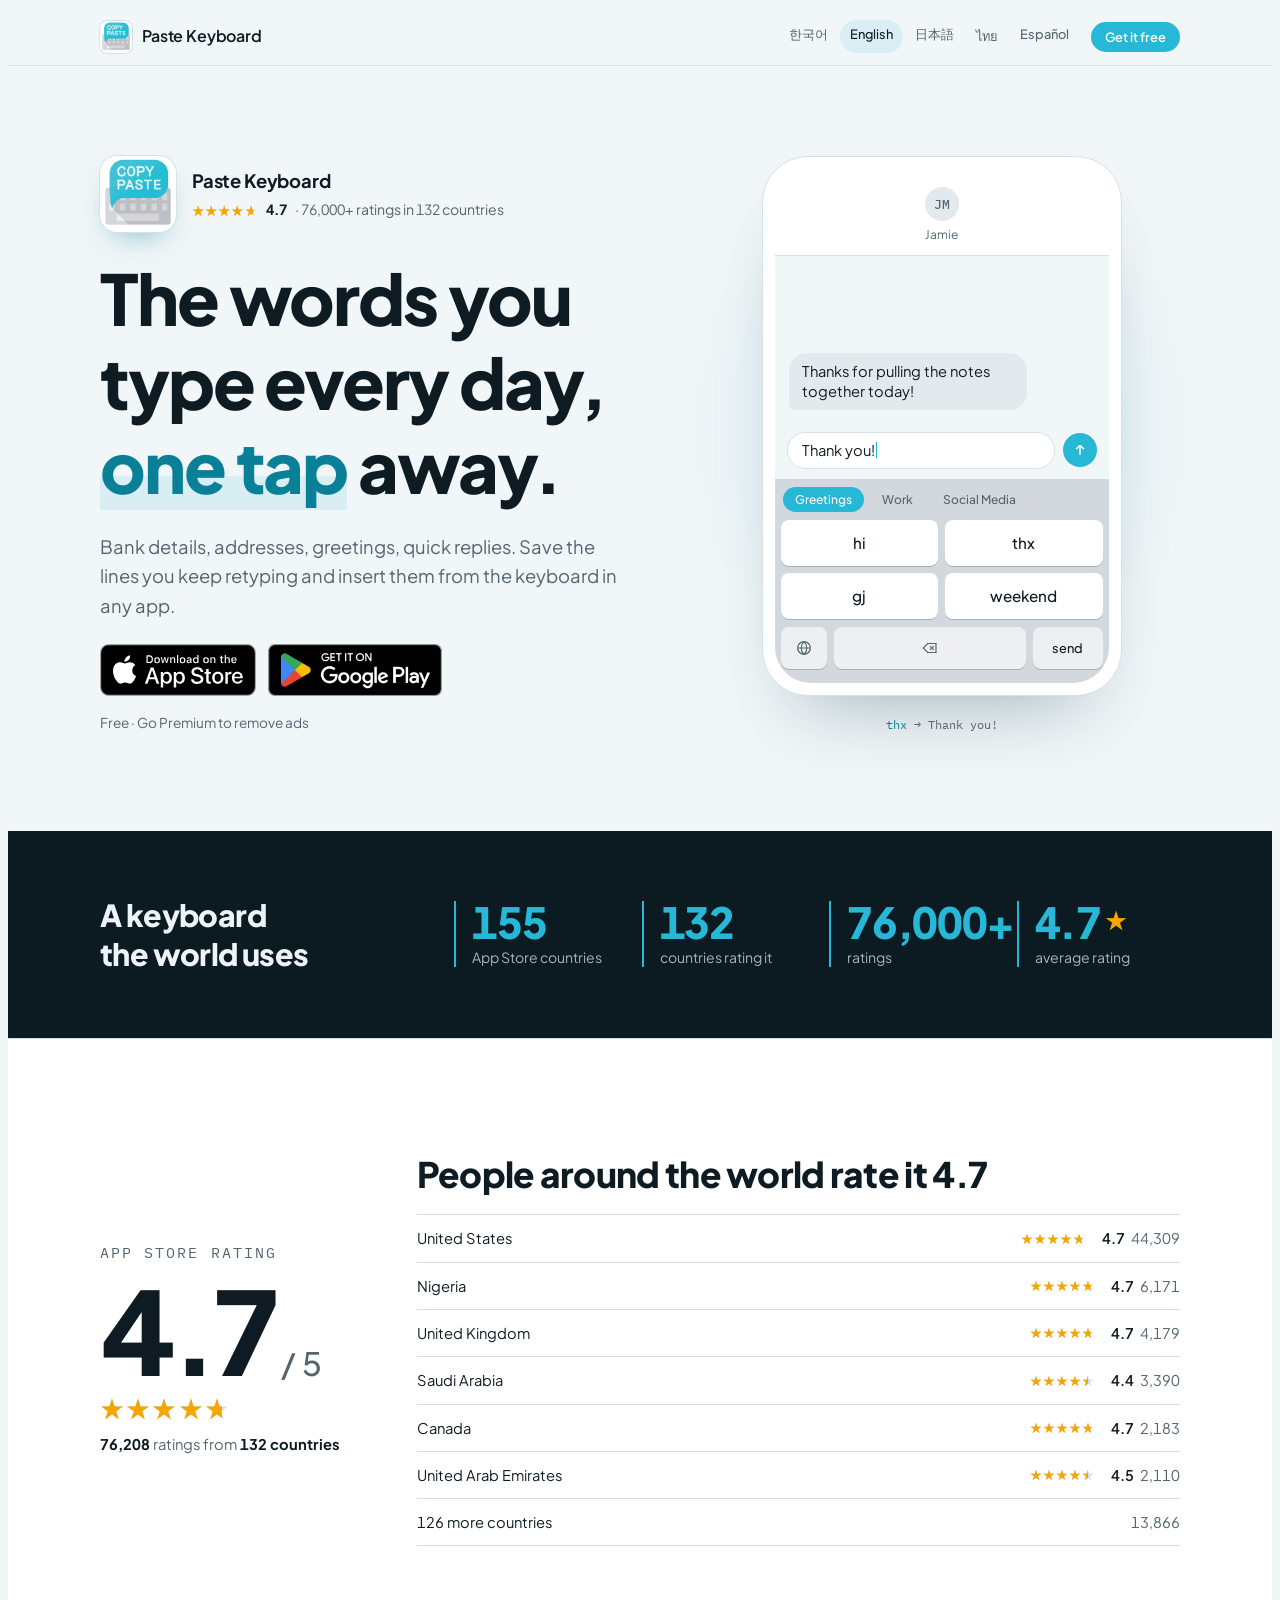
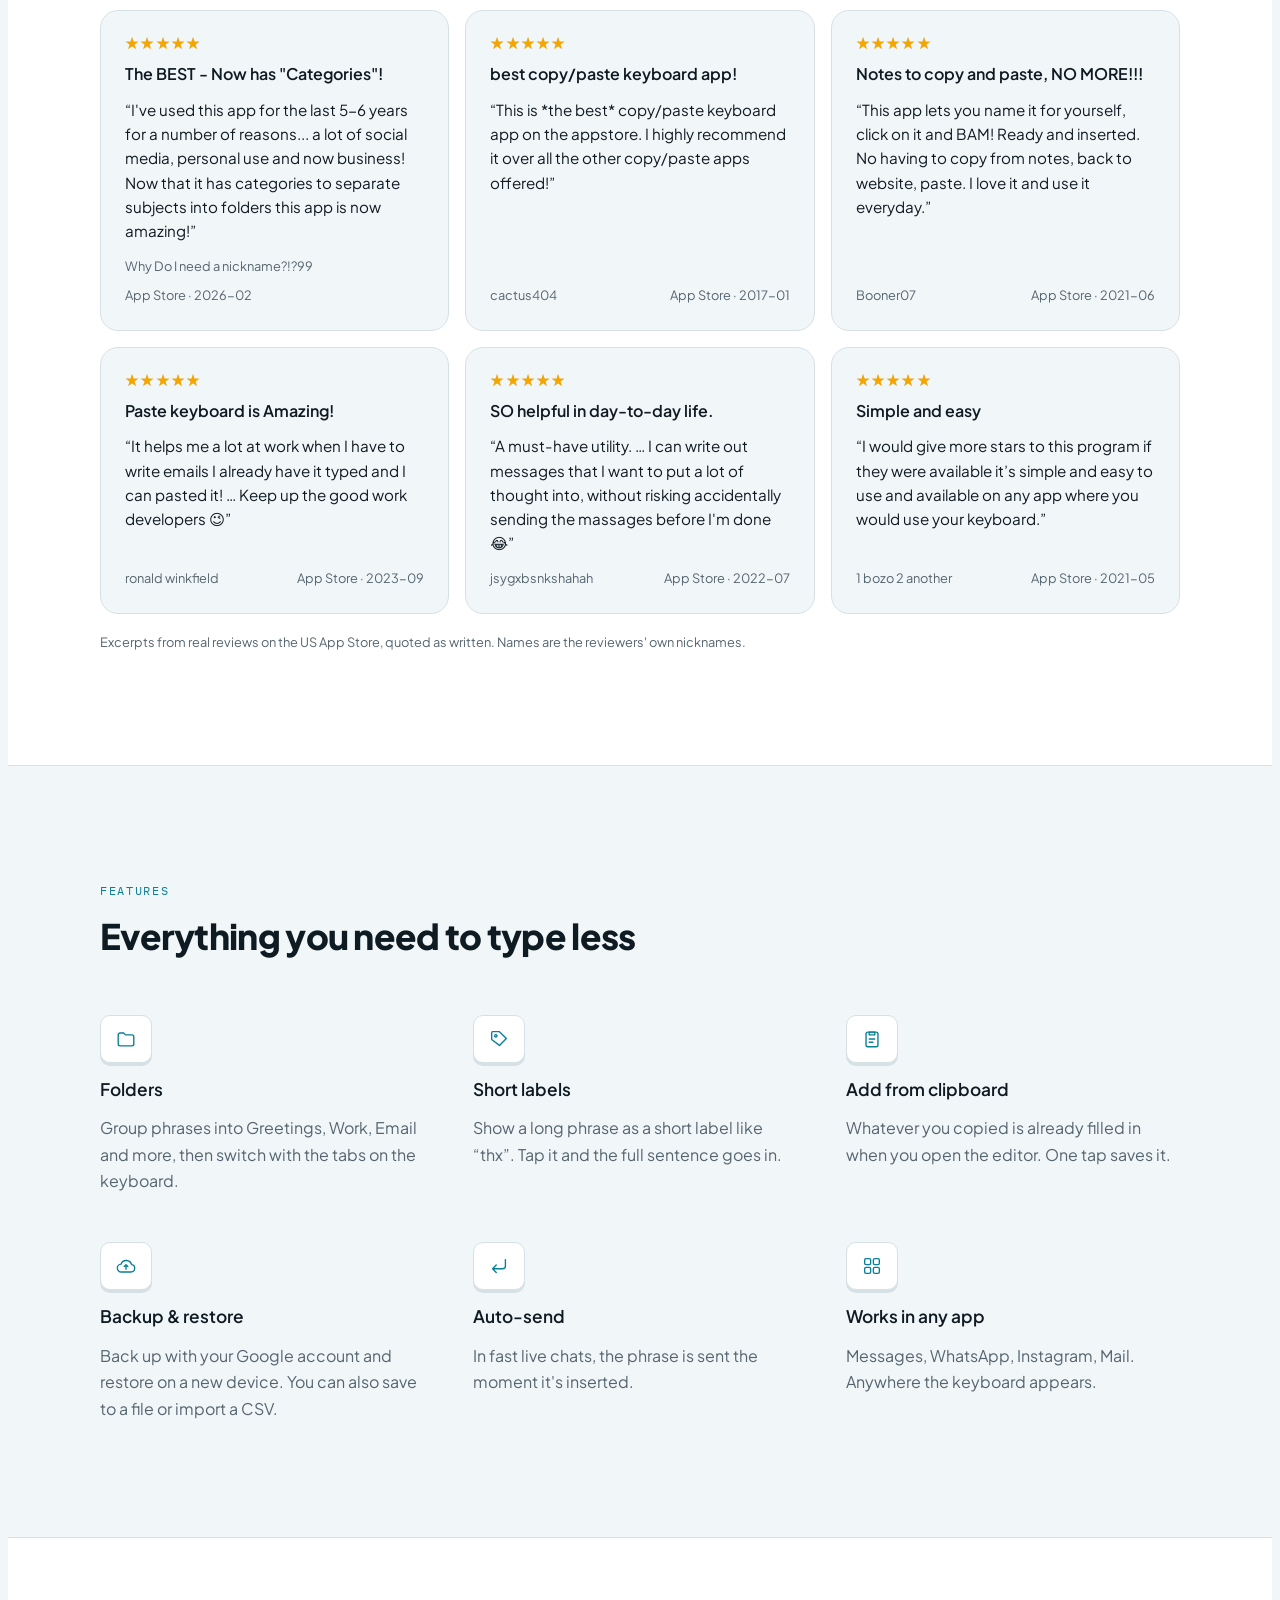
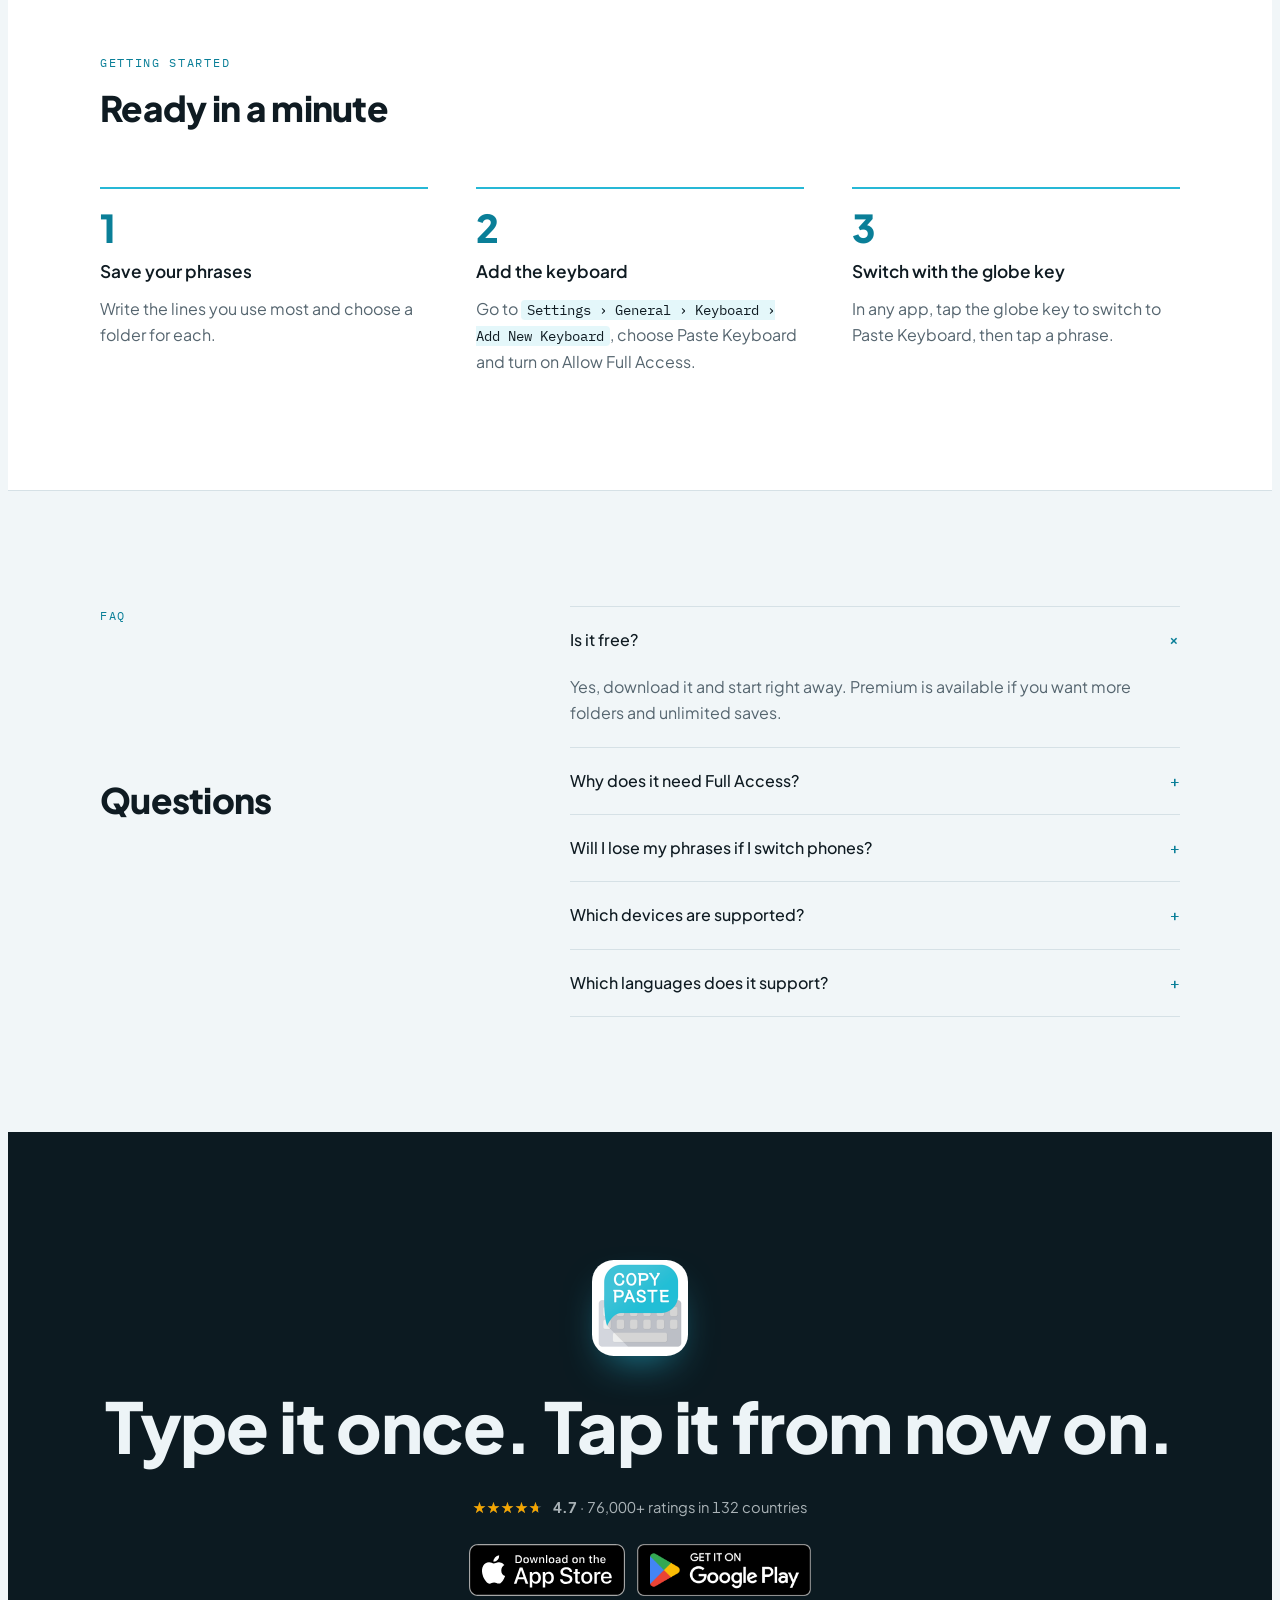
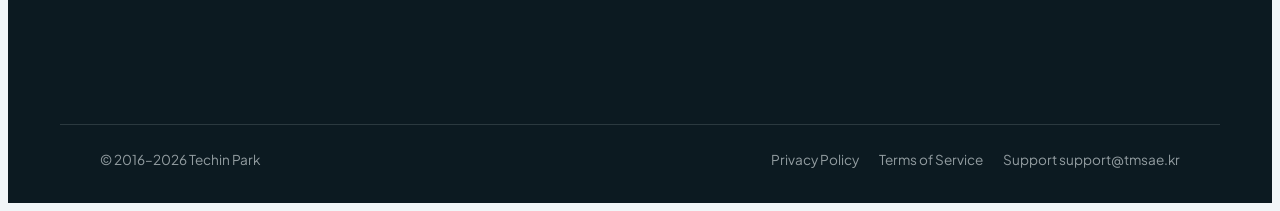
==== commit 86adbfdb: "website: pastekeyboard-swift@9ba2285 빌드 반영" ====
--- a/en/index.html
+++ b/en/index.html
@@ -42,6 +42,8 @@
 <link rel="stylesheet" href="/assets/site.css">
 <script type="application/ld+json">{"@context":"https://schema.org","@type":"MobileApplication","name":"Paste Keyboard","alternateName":["복붙키보드","コピペキーボード","Teclado de Pegar"],"description":"Save the phrases you type every day and insert them from the keyboard in any app. Rated 4.7 from 76,000+ App Store ratings across 132 countries. Free.","url":"https://pastekeyboard.com/en/","image":"https://pastekeyboard.com/assets/icon-512.png","operatingSystem":"iOS 15.0+, Android","applicationCategory":"UtilitiesApplication","inLanguage":"en","offers":{"@type":"Offer","price":"0","priceCurrency":"USD"},"aggregateRating":{"@type":"AggregateRating","ratingValue":"4.7","ratingCount":"76208","bestRating":"5"},"installUrl":"https://apps.apple.com/us/app/id1066723174","sameAs":["https://apps.apple.com/app/id1066723174","https://play.google.com/store/apps/details?id=com.tmsaeapp.copypastekeyboard&hl=en"],"author":{"@type":"Person","name":"Techin Park"}}</script>
 <script type="application/ld+json">{"@context":"https://schema.org","@type":"FAQPage","mainEntity":[{"@type":"Question","name":"Is it free?","acceptedAnswer":{"@type":"Answer","text":"Yes, download it and start right away. Premium is available if you want more folders and unlimited saves."}},{"@type":"Question","name":"Why does it need Full Access?","acceptedAnswer":{"@type":"Answer","text":"Full Access lets the keyboard load the phrases you saved in the app and paste them. Paste Keyboard has no letter keys, so it never receives what you type in other apps."}},{"@type":"Question","name":"Will I lose my phrases if I switch phones?","acceptedAnswer":{"@type":"Answer","text":"Back up with your Google account and sign in on the new device to restore them. You can also move them with a file."}},{"@type":"Question","name":"Which devices are supported?","acceptedAnswer":{"@type":"Answer","text":"iPhone and iPad with iOS 15.0 or later on the App Store, and Android phones on Google Play."}},{"@type":"Question","name":"Which languages does it support?","acceptedAnswer":{"@type":"Answer","text":"English, Korean, Japanese, Thai and Spanish."}}]}</script>
+<script async src="https://www.googletagmanager.com/gtag/js?id=G-1QGC8KQCWV"></script>
+<script>window.dataLayer=window.dataLayer||[];function gtag(){dataLayer.push(arguments);}gtag("js",new Date());gtag("config","G-1QGC8KQCWV");</script>
 </head>
 <body>
 <header class="top">
